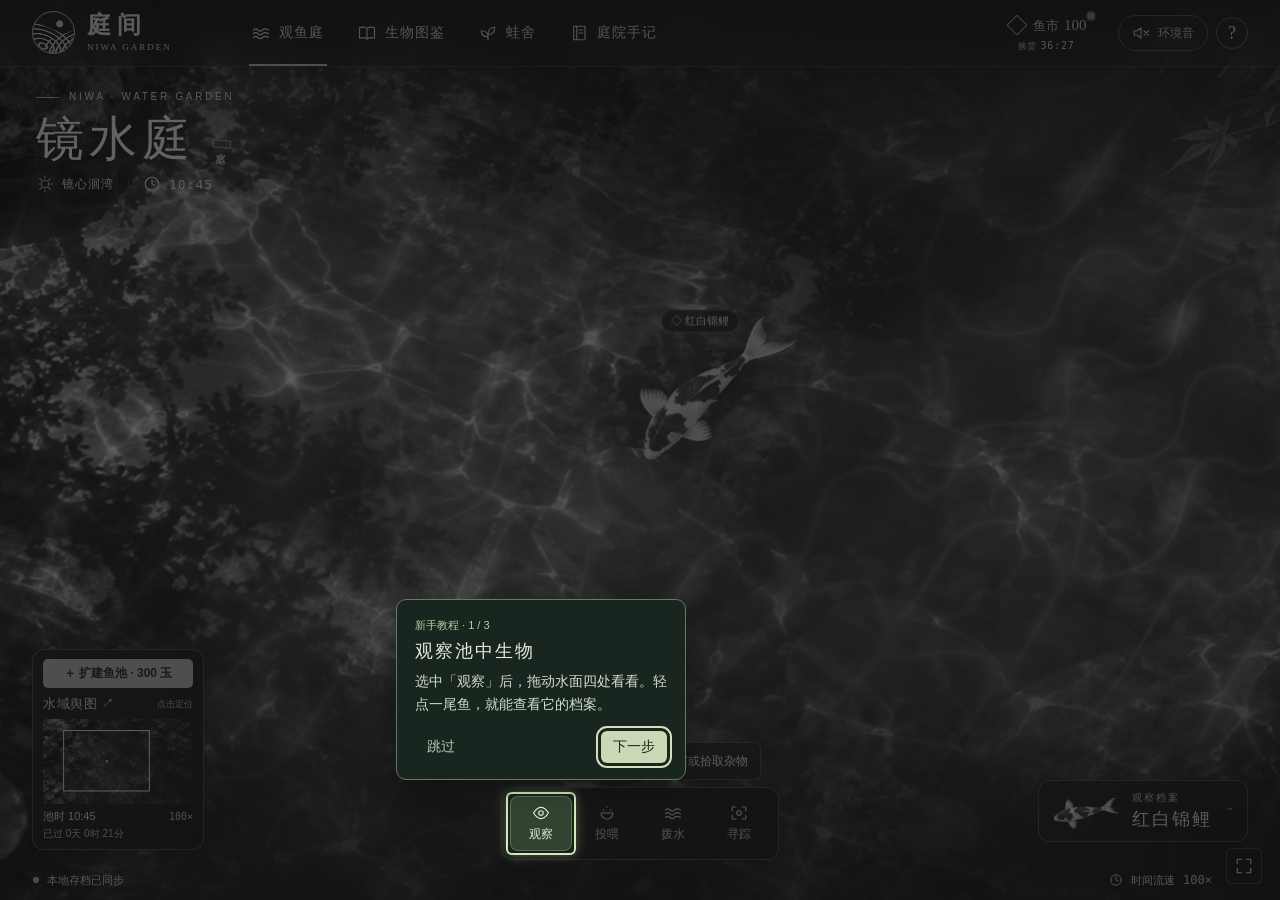
==== index.html @ 9c088c3c "让体型相近的巡游鱼偶尔结群并在遇障时散开" ====
<!doctype html>
<html lang="zh-CN"><head><meta charset="utf-8"><meta name="viewport" content="width=device-width,initial-scale=1"><meta name="theme-color" content="#101513"><title>庭间 · 镜水庭</title><link rel="stylesheet" href="style.css"></head><body>
<header><div class="header-inner"><div class="brand"><span class="crest" aria-hidden="true">波</span><div><strong>庭 间</strong><small>NIWA GARDEN</small></div></div>
<nav aria-label="主导航"><button id="home" class="active"><i data-i="wave"></i>观鱼庭</button><button id="atlas"><i data-i="book"></i>生物图鉴</button><button id="nursery"><i data-i="sprout"></i>蛙舍</button><button id="journal"><i data-i="journal"></i>庭院手记</button></nav><button id="market" class="market"><span>◇</span> 鱼市 <b id="wallet"></b><small id="marketTime" title="距下批到货"></small><em id="marketDot" hidden aria-label="有未查看的新货"></em></button><div class="header-actions"><button class="sound" id="sound" aria-pressed="false"><i data-i="mute"></i><span>环境音</span></button><button id="guideHelp" aria-label="重看新手教程" title="新手教程">?</button></div></div></header>
<main><section class="heading"><div><div class="overline"><span class="line"></span> NIWA · WATER GARDEN</div><h1>镜水庭 <span class="stamp">水庭</span></h1></div><div class="season"><i data-i="sun"></i><span><span id="region">荷岸浅滩</span></span><b></b><i data-i="clock"></i><span id="clock"></span></div></section>
<div class="layout"><div class="left"><section id="pond" aria-label="交互鱼池"><canvas id="water" tabindex="0" aria-label="拖动探索池塘，方向键移动视野"></canvas><div class="live glass"><em></em>池塘全景</div><button id="expand" class="glass" aria-label="全屏鱼池"><i data-i="expand"></i></button><div id="marker"></div><div id="hint" class="glass"><i data-i="pointer"></i><span>拖动游园 · 轻点生物观察</span></div></section>
<section class="tools"><div class="tool-title"><i data-i="tool"></i><h2>庭院工具</h2></div><div id="bait" hidden aria-label="饵料选择"><button data-bait="grain">鱼粮</button><button data-bait="algae">藻屑</button></div><div id="modes"><button data-mode="observe" class="chosen"><i data-i="eye"></i>观察</button><button data-mode="feed"><i data-i="feed"></i>投喂</button><button data-mode="ripple"><i data-i="wave"></i>拨水</button><button id="hunt"><i data-i="scan"></i>寻踪</button></div></section></div>
<aside hidden><button class="fold" aria-label="收起档案">收起 ↓</button><section class="card profile"><div class="card-head"><h2><i data-i="scan"></i>生物档案</h2><small id="serial"></small></div><div class="portrait"><div class="orbits"></div><span class="corner tl"></span><span class="corner br"></span><img id="portrait" alt="当前生物的外观"></div>
<div class="name-row"><div><h3 id="fishName"></h3><div id="breed"></div></div><button id="follow"><i data-i="star"></i><span>关注</span></button></div><div class="stats"><div><label>体长</label><strong id="length"></strong><small> cm</small></div><div><label>年龄</label><strong id="age"></strong><small> 天</small></div><div><label>性情</label><span id="nature"></span></div></div>
<div class="growth"><div><span><i data-i="sprout"></i>成长进度</span><span id="phase"></span></div><div class="bar"><b id="progress"></b></div></div><div class="foodstat"><label>饱食度 <span id="hunger"></span></label><div class="bar"><b id="foodbar"></b></div><small id="careInfo"></small><small id="life"></small><small id="family"></small><small id="traits"></small><small id="fieldHabit"></small><small id="incomeInfo"></small></div><div class="valuation"><span id="quality"></span><button id="releaseFish">放生 · 免费</button><button id="sell">出售</button></div></section>
<section class="card stock"><div class="card-head"><h2><i data-i="fish"></i>池中生物</h2><small id="count"></small></div><div id="fishList"></div><button id="buyMore">＋ 前往鱼市</button></section></aside></div>
<button id="inspect"><img alt="" id="peekImg"><span><small>观察档案</small><b id="peekName"></b></span><i>⌃</i></button><div id="mapBox"><button id="expandHabitat">＋ 扩建鱼池 · 300 玉</button><section id="zoneJumps" hidden><button data-zone="pond">镜水庭</button><button data-zone="reef">潮间礁池</button></section><div><button id="zones">水域舆图 ↗</button><span>点击定位</span></div><canvas id="map" aria-label="池塘地图"></canvas><div id="mapClock"><time></time><b>100×</b></div><small id="pondElapsed"></small><button id="visitorHint" hidden></button><button id="returnStory" hidden></button><button id="debrisHint" hidden></button></div><footer><span><em></em><span id="saved">本地存档已同步</span></span><span><i data-i="clock"></i>时间流速 <b>100×</b></span></footer></main>
<div id="huntHud" hidden><img alt="目标花纹"><div><small id="huntCounter"></small><strong id="huntTarget"></strong></div><b id="huntTimer"></b><button id="endHunt" aria-label="结束寻鲤">×</button></div><div id="notice" role="status" hidden></div><dialog><div class="card-head"><h2 id="modalTitle"></h2><button id="close" aria-label="关闭">×</button></div><div id="modalBody"></div></dialog>
<dialog id="guide" aria-labelledby="guideTitle" aria-describedby="guideText">
<div class="guide-shade"></div><div class="guide-ring"></div>
<section class="guide-card"><small id="guideCount"></small><h2 id="guideTitle"></h2><p id="guideText"></p>
<div class="guide-actions"><button id="guideSkip">跳过</button><button id="guideNext" autofocus>下一步</button></div></section>
</dialog>
<template id="gameScripts"><script src="assets/textures.js?v=6fa407b9c6662797"></script><script src="assets/specimens.js?v=943fa38179d6a2b0"></script><script src="js/species.js?v=321bf3d228482043"></script><script src="js/husbandry.js?v=048ca4a615554ba0"></script><script src="js/model.js?v=b5f37817105a7805"></script><script src="js/shallows.js?v=e0a661bfc5c57053"></script><script src="js/reefhabits.js?v=3b8e63bee470c9be"></script><script src="js/fieldnotes.js?v=961018129f511573"></script><script src="js/ui.js?v=99072eb7b5034371"></script><script src="js/market.js?v=4c13d55e26d60057"></script><script src="js/ecology.js?v=ce981d10cd8b72b5"></script><script src="js/water.js?v=eb608e7fd11e57cc"></script><script src="js/shoals.js?v=623fec4718c77e34"></script><script src="js/pond.js?v=ef49da7dd3576a30"></script><script src="js/pondlife.js?v=b3e8957a3b4a8a22"></script><script src="js/game.js?v=e23a7bd6f371afd7"></script><script src="js/guide.js?v=3981e55ce52843c4"></script></template><script src="js/boot.js?v=e82e9694995d0ca2"></script></body></html>
---- style.css ----
:root{color-scheme:dark;--bg:#101412;--card:#191e1b;--edge:#303831;--text:#e7e8df;--muted:#a2aaa0;--green:#b8cba5;--serif:"Noto Serif CJK SC","Songti SC","SimSun",serif}*{box-sizing:border-box}body{margin:0;background:radial-gradient(ellipse at 70% 30%,#18201a 0,transparent 56%),var(--bg);color:var(--text);font-family:Inter,"Microsoft YaHei","Noto Sans CJK SC",sans-serif;font-size:14px}button{font:inherit;color:inherit;cursor:pointer;border:0;background:none;transition:background .2s,border-color .2s,color .2s}button:hover{background:#303a32}button:focus-visible{outline:2px solid #d4dfbb;outline-offset:3px}button:active{transform:translateY(1px)}i{display:inline-flex;align-items:center;justify-content:center;font-style:normal;vertical-align:middle}svg{width:18px;height:18px;fill:none;stroke:currentColor;stroke-width:1.55;stroke-linecap:round;stroke-linejoin:round}header{border-bottom:1px solid var(--edge);background:#131815}.header-inner,main{width:min(calc(100% - 9vw),1550px);margin:auto}.header-inner{height:78px;display:flex;align-items:center;gap:clamp(30px,6vw,105px)}.brand{display:flex;gap:12px;align-items:center}.brand strong{font:600 24px/1.2 var(--serif)}.brand small{font:9px/1.8 Georgia;letter-spacing:2px;display:block;color:#b4bdab}.crest{width:43px;height:43px;border:1px solid #b3c6a4;border-radius:50%;font-size:0;position:relative;overflow:hidden;background:radial-gradient(circle at 65% 29%,#cbd5b7 0 3px,transparent 4px)}.crest:before,.crest:after{content:'';position:absolute;width:64px;height:38px;left:-22px;bottom:-12px;background:repeating-radial-gradient(ellipse at center,transparent 0 3px,#c1d2ac 4px 5px,transparent 6px 7px);transform:rotate(23deg)}.crest:after{left:15px;bottom:-14px;transform:rotate(-22deg)}nav{display:flex;height:100%;gap:28px}nav button{position:relative;color:var(--muted);display:flex;align-items:center;gap:9px;padding:0 3px;letter-spacing:1px}nav button.active{color:#d2dfc6}nav button.active:after{content:'';position:absolute;bottom:0;height:2px;background:var(--green);left:0;right:0}nav button:hover{background:transparent;color:white}.sound{margin-left:auto;border:1px solid var(--edge);border-radius:22px;padding:8px 13px;display:flex;align-items:center;gap:8px;color:#c2c8be;font-size:12px}.heading{display:flex;align-items:center;justify-content:space-between;padding:32px 0 25px}.overline{display:flex;gap:10px;align-items:center;color:var(--green);font:10px/1.2 Arial;letter-spacing:2.7px}.line{width:23px;height:1px;background:#a4b891}h1,h2,h3{margin:0;font-family:var(--serif)}h1{font-weight:500;font-size:clamp(32px,3vw,48px);letter-spacing:5px;line-height:1.5}.stamp{display:inline-block;writing-mode:vertical-rl;font:11px/1.2 var(--serif);letter-spacing:1px;border:1px solid #a86050;color:#cf8776;padding:2px;vertical-align:middle;transform:rotate(4deg)}.season,.season span{display:flex;align-items:center}.season{gap:8px;color:#bdc4b8;font-size:13px;letter-spacing:1px}.season i:first-child{color:#cfba82}.season b{width:1px;height:13px;background:var(--edge);margin:0 6px}#clock{font:13px monospace}.layout{display:grid;grid-template-columns:minmax(0,1fr) clamp(290px,24vw,374px);gap:20px}.left,aside{display:flex;flex-direction:column;gap:16px}#pond{flex:1;min-height:410px;position:relative;background:#183f37 url(assets/garden.webp) center/cover;overflow:hidden;isolation:isolate;border:1px solid #465347;border-radius:14px}#pond:after{content:'';position:absolute;inset:0;pointer-events:none;background:linear-gradient(0deg,#06180f44,transparent 18%,transparent 80%,#08191022);box-shadow:inset 0 0 50px #03191026}canvas{position:absolute;inset:0;width:100%;height:100%;touch-action:manipulation}.glass,#marker{position:absolute;display:flex;align-items:center;gap:8px;background:#101c17bb;border:1px solid #dce8dc38;backdrop-filter:blur(10px);border-radius:6px;z-index:1}.live{top:19px;left:18px;font-size:11px;padding:7px 11px;letter-spacing:1px}em{width:6px;height:6px;background:#a8c993;display:inline-block;border-radius:100%;box-shadow:0 0 8px #a1c19155}#expand{right:17px;top:17px;padding:8px}#hint{bottom:18px;left:18px;padding:9px 12px;font-size:12px;color:#e1e6dc}#marker{pointer-events:none;color:#f4f0dc;padding:3px 9px;font-size:11px;border-radius:14px;transform:translate(-50%,-50%)}.tools,.card{background:var(--card);border:1px solid var(--edge);border-radius:12px}.tools,.tool-title,#modes,.card-head,.card-head h2,.growth>div:first-child,.growth span,.name-row,#follow{display:flex;align-items:center}.tools{min-height:76px;justify-content:space-between;padding:14px 20px;gap:12px}.tool-title,.card-head h2{gap:10px}.tool-title>i,.card-head h2 i,.growth i{color:var(--green)}h2{font-size:18px;font-weight:500;letter-spacing:2px}#modes{gap:8px}#modes button,#follow{border:1px solid #3c473c;border-radius:7px;display:flex;align-items:center;justify-content:center;gap:8px;padding:9px 15px;font-size:13px;color:#cbd2c7}#modes button.chosen{color:#e3edd6;background:#364530;border-color:#647854}.card{padding:18px 20px}.card-head,.name-row,.growth>div:first-child{justify-content:space-between}.card-head small{font:10px monospace;color:#a4afa0;letter-spacing:1px}.portrait{position:relative;height:128px;margin:16px 0 12px;border-radius:7px;overflow:hidden;background:radial-gradient(ellipse at center,#334137,#252e27 64%,#232a24);display:grid;place-items:center}.orbits{position:absolute;width:150%;height:160%;background:repeating-radial-gradient(ellipse at 55% 48%,transparent 0 15px,#acbe9c17 16px,transparent 17px 23px);transform:rotate(-19deg)}.portrait img{position:relative;width:70%;max-height:115px;object-fit:contain;transform:rotate(-12deg);filter:drop-shadow(2px 8px 4px #0006)}.corner{position:absolute;width:9px;height:9px;border-color:#9cab9188;border-style:solid}.tl{left:9px;top:9px;border-width:1px 0 0 1px}.br{right:9px;bottom:9px;border-width:0 1px 1px 0}h3{font-size:28px;letter-spacing:4px;font-weight:500}#breed{font-size:12px;color:var(--muted);margin-top:3px;letter-spacing:1px}#follow{font-size:12px;padding:6px 10px}#follow.on{color:var(--green);background:#32402e}.stats{border-block:1px solid var(--edge);padding:13px 0;margin:16px 0;display:flex}.stats>div{flex:1}.stats>div+div{padding-left:14px;border-left:1px solid var(--edge)}label{display:block;color:var(--muted);font-size:11px;margin-bottom:4px}.stats strong{font:22px Georgia}.stats small{color:var(--muted);font-size:10px}#nature{font-size:14px}.growth{font-size:12px}.growth span{gap:6px}.growth span+span{color:var(--green);font-size:11px}.bar{height:4px;border-radius:5px;background:#343e34;margin-top:9px}.bar b{display:block;height:100%;background:#a6c491;border-radius:inherit}#fishList{display:grid;grid-template-columns:repeat(3,1fr);gap:7px;margin-top:13px}.tile{position:relative;background:#212821;border:1px solid #354035;border-radius:7px;display:flex;align-items:center;flex-direction:column;padding:6px 3px 5px;gap:2px;font-size:11px;color:#bec7b9}.tile img{width:64px;height:26px;object-fit:contain;transform:rotate(-9deg)}.tile.selected{border-color:#869975;background:#313d30;color:#e5ecdb}.tile.fav:after{content:'★';position:absolute;top:2px;right:4px;font-size:9px;color:#d0b780}footer,footer>span{display:flex;gap:8px;align-items:center}footer{justify-content:space-between;color:#939f91;font-size:11px;margin:18px 2px 30px}footer b{color:var(--green);font:12px monospace}footer svg{width:14px}dialog{background:#1b231e;color:var(--text);border:1px solid #465344;border-radius:14px;width:min(480px,92vw);max-height:80vh;padding:22px}dialog::backdrop{background:#050b08aa;backdrop-filter:blur(5px)}#close{font-size:22px}.atlas-row{display:flex;align-items:center;gap:14px;text-align:left;width:100%;padding:12px 4px;border-bottom:1px solid var(--edge)}.atlas-row img{width:72px}.atlas-row small{display:block;color:var(--muted);margin-top:2px}.atlas-row span:last-child{margin-left:auto;color:var(--green);font-size:12px}.log{padding:12px 0;border-bottom:1px solid var(--edge);font-size:14px}.log small{display:block;color:var(--muted);margin-bottom:4px}#pond:fullscreen,#pond.expanded{width:100vw;height:100dvh;border-radius:0}#pond.expanded{position:fixed;inset:0;z-index:5}
@media(min-width:1500px){#pond{min-height:560px}.portrait{height:150px}}
@media(max-width:900px){.header-inner,main{width:94%}.layout{gap:12px;grid-template-columns:minmax(0,1fr) 270px}.card{padding:14px}.tools{flex-wrap:wrap;padding:12px}.tools h2{font-size:15px}#modes button{padding:8px 10px}.header-inner{gap:25px}nav{gap:15px}}
@media(max-width:700px){.header-inner{height:64px;gap:12px}.brand{gap:6px}.brand strong{font-size:17px}.brand small{font-size:6px;letter-spacing:1.2px}.crest{width:31px;height:31px}nav{gap:10px;margin-left:auto}nav button{font-size:12px;letter-spacing:0}nav i,.sound span{display:none}.sound{padding:7px;margin-left:0}.heading{padding:22px 0 14px}.overline{font-size:8px}.season{font-size:11px;gap:4px}.layout{display:flex;flex-direction:column}.left,aside{gap:10px}#pond{flex:auto;min-height:0;height:clamp(370px,57vh,550px)}.tools{min-height:57px}.card{padding:16px}.portrait{height:145px}.portrait img{width:62%}.tile img{width:80px;height:34px}.live,#hint{left:12px}#hint{bottom:12px}footer{margin-bottom:20px}}
[hidden]{display:none!important}.market{display:flex;gap:8px;align-items:center;margin-left:auto;color:#dac79e;font-size:13px}.market span{font-size:22px}.market b{font:15px Georgia}.header-inner .sound{margin-left:-4vw}.valuation{display:flex;align-items:center;justify-content:space-between;margin-top:13px;font-size:11px;color:#c6b992}.valuation button,.shop-row button,.sale-actions button,#buyMore{border:1px solid #52614d;border-radius:6px;padding:6px 11px;color:#d5e0c8;background:#273226;font-size:12px}button:disabled{cursor:default;opacity:.53}.shop-row button{margin-left:auto;white-space:nowrap}.market-info{font-size:15px;color:#d7c599}.market-help{font-size:12px;line-height:1.9;color:#acb6a9}.sale-portrait{display:grid;place-items:center;height:135px;margin:12px 0;background:radial-gradient(ellipse,#374a36,#242d25);border-radius:8px}.sale-portrait img{width:60%;max-height:115px;object-fit:contain}.sale-actions{display:flex;gap:10px;justify-content:flex-end}.sale-actions button:last-child{background:#4a5e40}.stock #buyMore{width:100%;margin-top:9px;padding:5px;background:transparent;color:#b6c8a9}#notice{position:fixed;bottom:24px;left:50%;transform:translateX(-50%);background:#263428;color:#e3ebdf;padding:11px 18px;border:1px solid #65745b;border-radius:8px;z-index:8;white-space:nowrap}.tools{flex:none}
@media(max-width:700px){.header-inner{gap:8px}.header-inner .sound{margin-left:0}.market{gap:2px;font-size:12px;padding:2px}.market span{display:none}.sound svg{width:14px}.shop-row{gap:6px}.shop-row img{width:52px}.brand small{font-size:5px}nav{gap:6px}nav button{font-size:11px}}
.tile.adult:before{content:'成';position:absolute;top:2px;left:4px;color:#d6be83;font-size:9px}#fishList{max-height:205px;overflow:auto;scrollbar-width:thin}
.portrait.lustre:after{content:'';position:absolute;inset:0;background:linear-gradient(115deg,transparent 28%,#efe1a81c 47%,#fff9ca33 50%,transparent 65%);transform:translateX(-110%);animation:lustre 6s infinite;pointer-events:none}@keyframes lustre{0%,55%{transform:translateX(-110%)}95%,100%{transform:translateX(110%)}}@media(prefers-reduced-motion:reduce){.portrait.lustre:after{animation:none}}
/* Pond camera and floating controls */
body{height:100dvh;overflow:hidden;background:#163f32}#pond,#pond.expanded{position:fixed;inset:0;width:100%;height:100dvh;border:0;border-radius:0;min-height:0;z-index:0}#water{touch-action:none;cursor:grab}#water:active{cursor:grabbing}#pond:after{background:linear-gradient(180deg,#08160fc7,transparent 29%,transparent 66%,#07130dbd);box-shadow:inset 0 0 140px #061b1433}header{position:relative;z-index:3;background:linear-gradient(180deg,#0a1716af,#13201c55);backdrop-filter:blur(16px);border-color:#c9d4c52c}.header-inner{width:calc(100% - 64px);height:66px}.brand small{color:#d8dfce}nav button{color:#cbd4c7}.sound,.market{border-color:#b2c2aa55}.heading{position:fixed;top:91px;left:36px;padding:0;z-index:1;display:block;pointer-events:none;color:#fffced;text-shadow:0 2px 12px #06170c}.overline{color:#e0e6ca}.heading h1{font-size:48px}.season{color:#eeeece;font-size:12px}.stamp{color:#ffd6b7;border-color:#dc9479;background:#8a362b77}.tools,#inspect,#mapBox,aside{position:fixed;z-index:2;background:linear-gradient(135deg,#16261de8,#0d1b17d9);border:1px solid #d4dec23f;box-shadow:0 8px 32px #00130938;backdrop-filter:blur(15px);border-radius:12px}#inspect small{color:#b9c9ad;font-size:10px;letter-spacing:2px}.tools{bottom:40px;left:50%;transform:translateX(-50%);padding:8px;min-height:0;flex-wrap:nowrap}.tools .tool-title{display:none}#modes{gap:4px}#modes button{flex-direction:column;gap:4px;border:1px solid transparent;padding:7px 18px;border-radius:8px;font-size:12px}#modes button.chosen{background:#53644680;border-color:#9cae8966}#hint{bottom:120px;left:50%;transform:translateX(-50%);background:#11211988;color:#eff4e4;white-space:nowrap;pointer-events:none}#expand{top:auto;bottom:16px;right:18px;z-index:2}.live{display:none}#inspect{right:32px;bottom:58px;display:flex;align-items:center;gap:14px;padding:10px 14px;min-width:170px;text-align:left}#inspect img{width:65px;height:38px;object-fit:contain;transform:rotate(-12deg)}#inspect span{display:grid;gap:2px}#inspect b{font:18px var(--serif);letter-spacing:2px}#inspect i{margin-left:auto;color:#c2cfba}aside{width:295px;right:32px;bottom:58px;padding:10px;gap:8px;max-height:calc(100dvh - 150px);overflow:auto;scrollbar-width:thin;z-index:4}aside .card{background:transparent;border:0;padding:5px 9px}aside .stock{border-top:1px solid var(--edge);padding-top:10px}.fold{align-self:flex-end;color:#b2c1af;font-size:11px}.portrait{height:91px;margin:8px 0}.portrait img{max-height:85px}.stats{margin:9px 0;padding:8px 0}#mapBox{bottom:50px;left:32px;width:172px;padding:9px 10px}#mapBox>div{display:flex;justify-content:space-between;margin-bottom:6px;font:13px var(--serif)}#mapBox span{align-self:center;color:#b7c6b0;font:9px sans-serif}#map{position:static;display:block;width:100%;height:auto;aspect-ratio:16/9;border-radius:5px;cursor:crosshair;touch-action:none}footer{position:fixed;pointer-events:none;bottom:11px;left:33px;right:68px;z-index:1;margin:0;color:#d9e2d4}#marker{white-space:nowrap;pointer-events:none}.nursery-list button,.primary-action{background:#354935;border:1px solid #586d51;border-radius:6px;padding:6px 12px;margin:4px;color:#e1e6d6}.nursery-list article{padding:8px 0;border-bottom:1px solid var(--edge)}.nursery-list small{display:block;color:#b5c1b0;margin:4px 0}.dialog-detail{font-size:14px;line-height:1.8;color:#cbd4c7}#notice{bottom:170px;max-width:90vw;white-space:normal;pointer-events:none}
@media(max-width:700px){.header-inner{height:54px;width:96%;gap:6px}.brand{gap:4px}.crest{width:25px;height:25px}.brand strong{font-size:14px}nav{gap:4px}.market{margin-left:auto}.heading{top:72px;left:15px}.heading h1{font-size:32px}.heading .overline{font-size:7px}.season{gap:3px;font-size:10px}#mapBox{left:12px;bottom:87px;width:102px;padding:6px}#mapBox>div{font-size:10px}#mapBox span{font-size:7px}.tools{bottom:12px}.tools #modes button{padding:5px 16px}.tools svg{width:16px}#hint{bottom:84px;left:50%;font-size:9px;padding:4px 6px}#hint i{display:none}#inspect{min-width:0;right:12px;bottom:113px;gap:4px;padding:7px}#inspect img{width:40px}#inspect b{font-size:14px}#inspect small{font-size:8px}aside{bottom:84px;right:12px;width:min(285px,91vw);max-height:calc(100dvh - 147px)}#expand{bottom:16px;right:10px}footer{display:none}}
.surface{position:absolute;inset:0;width:100%;height:100%;pointer-events:none}.air{z-index:0}
.tools{width:max-content}#modes button{white-space:nowrap}.surface{z-index:0}
@media(max-width:700px){#mapBox{bottom:96px}#hint{bottom:74px}}
#bait{position:absolute;bottom:calc(100% + 7px);left:50%;transform:translateX(-50%);border:1px solid #bcd6b458;border-radius:8px;padding:3px;display:flex;gap:3px;background:#14251ef0}#bait button{padding:5px 13px;white-space:nowrap;border-radius:5px;font-size:12px}#bait button[aria-pressed=true]{background:#4a6141;color:#e3eacb}
.foodstat{margin-top:11px}.foodstat label{display:flex;justify-content:space-between;font-size:11px}.foodstat .bar{margin:4px 0 7px}.foodstat .bar b{background:#c5ab73}.foodstat small{font-size:10px;color:#b9c5b2}#zones{font:inherit;color:#dee6d1;padding:0;letter-spacing:.5px}.market-summary{display:flex;justify-content:space-between;align-items:center;background:#253229;border:1px solid #40523f;border-radius:8px;margin:13px 0;padding:11px 13px;color:#bccab4;font-size:12px}.market-summary b{color:#e3d2a2;font-family:Georgia,serif;font-size:17px;margin-left:3px}.stall{display:grid;grid-template-columns:repeat(3,minmax(0,1fr));gap:9px}.lot{background:#242d26;border:1px solid #3e4b3d;border-radius:8px;padding:8px;overflow:hidden}.lot-image{height:55px;display:grid;place-items:center;background:radial-gradient(ellipse,#3a4939,transparent 75%)}.lot-image img{max-width:94%;max-height:50px;object-fit:contain;filter:drop-shadow(1px 3px 2px #10201499)}.lot h3{font-size:16px;letter-spacing:1px}.lot small,.habitat small,.atlas-entry small{color:#b0bdac;font-size:10px}.quote{display:flex;align-items:center;justify-content:space-between;margin:6px 0}.quote b{font:15px Georgia,serif;color:#dfcca0}.lot button,.habitat button,.atlas-entry button{border:1px solid #55694a;border-radius:5px;padding:5px 8px;background:#344532;font-size:12px}.lot button{width:100%}.atlas-entry,.habitat{display:flex;align-items:center;gap:10px;padding:10px 0;border-bottom:1px solid #364336;flex-wrap:wrap}.atlas-entry img{width:65px;height:32px;object-fit:contain}.atlas-entry div,.habitat div{flex:1}.atlas-entry small,.habitat small{display:block}.atlas-entry button{font-size:11px}.habitat>img{width:92px;height:63px;object-fit:cover;border-radius:6px}.habitat h3{font-size:18px;letter-spacing:1px}.undiscovered{padding:16px;text-align:center;color:#91a18a;margin-top:10px;border:1px dashed #42503e;border-radius:8px;font-size:12px}
@media(max-width:570px){.stall{grid-template-columns:repeat(2,minmax(0,1fr))}.lot-image{height:43px}.lot-image img{max-height:39px}.habitat>img{width:67px;height:52px}}
#market{position:relative;display:grid;grid-template-columns:auto auto auto;column-gap:5px;row-gap:0;line-height:1.15}
#marketTime{grid-column:1/-1;color:#d9d7b9;font:10px/1.3 monospace;letter-spacing:.8px}
#marketDot{position:absolute;right:-3px;top:0;width:8px;height:8px;border-radius:50%;background:#ed6c57;box-shadow:0 0 0 2px #25362a}
#expandHabitat{width:100%;background:#394832cf;border:1px solid #bac79872;border-radius:5px;margin-bottom:7px;padding:5px;color:#e4eccf;font-size:12px}
#mapBox #mapClock{font:11px/1.4 sans-serif;display:flex;align-items:center;margin:5px 0 0}#mapClock b{font:10px monospace;color:#bccea8}
#pondElapsed{font:10px/1.3 sans-serif;color:#b9c4b1;white-space:nowrap}
#family{display:block;margin-top:4px}.frog-photo{width:68px;height:48px;object-fit:contain;float:left;margin:0 10px 2px 0}.nursery-list article{display:flow-root}
@media(max-width:700px){#expandHabitat{font-size:10px;padding:4px 0}#mapBox{width:127px}#mapBox #mapClock,#pondElapsed{font-size:9px}#marketTime{font-size:9px}#market{grid-template-columns:auto auto}}
#debrisHint{display:block;width:100%;padding:4px 1px 0;margin-top:4px;border-top:1px solid #8091774f;color:#d8cfa4;font-size:10px;text-align:left}
#zoneJumps{display:flex;gap:3px;margin-bottom:7px}#zoneJumps button{font-size:11px;padding:5px 2px;flex:1;background:#26392c;border:1px solid #6c8064;border-radius:5px}#zoneJumps button[aria-pressed=true]{color:#213523;background:#b5c5a2}
#expandHabitat{background:#b9c9ab;color:#182c1e;font-weight:600}.trait-chip,#traits{color:#dbc68f}#traits{display:block;margin-top:4px}
@media(min-width:701px){#marketTime:before{content:'换货 ';font:9px sans-serif;color:#b5c5ac}}
dialog:has(.stall){width:min(660px,94vw);max-height:calc(100dvh - 32px);padding:clamp(14px,2.5vw,24px)}
.stall{gap:12px}
.lot{display:flex;flex-direction:column;min-width:0;padding:12px}
.lot-image{height:68px;margin-bottom:7px}
.lot-image img{max-height:60px}
.lot h3{font-size:17px;line-height:1.4;overflow-wrap:anywhere}
.lot-meta{display:block;margin-top:3px}
.lot-care{display:grid;gap:2px;margin:8px 0;color:#c7cbb9;font-size:11px;line-height:1.45}
.lot-traits{display:flex;flex-wrap:wrap;gap:3px 7px;margin-top:6px;color:#d8c491;font-size:11px}
.lot-traits span{white-space:nowrap}
.lot-order{margin-top:auto;padding-top:10px}
.lot .quote{margin:0 0 7px;min-height:22px}.lot button{min-height:33px}
.slot-actions{display:flex;flex-wrap:wrap;gap:8px;margin:12px 0}.slot-actions .primary-action{margin:0}
.secondary-action,.danger-action{padding:6px 12px;border:1px solid #50644e;border-radius:6px;color:#d6dfce;background:#29352b}
.danger-action{color:#efb7a9;border-color:#78544c;background:#392c28}
.slot-entry{display:flex;align-items:center;gap:14px;justify-content:space-between;padding:16px 0;border-bottom:1px solid #374339}
.slot-entry small{display:block;color:var(--muted);margin-top:4px}
.empty-slot{min-height:100dvh;display:grid;place-items:center;text-align:center}
@media(max-width:570px){.stall{gap:8px}.lot{padding:9px}.lot-image{height:49px}.lot-image img{max-height:46px}.lot h3{font-size:15px}.lot-traits{font-size:10px}.lot-order{padding-top:7px}}
#visitorHint,#returnStory{display:block;margin:6px 0 0;padding:6px 2px;width:100%;border-top:1px solid #61735c;color:#e4c98c;font-size:11px;line-height:1.5;text-align:left}
#incomeInfo,#fieldHabit{display:block;margin-top:5px;line-height:1.55}#incomeInfo{color:#d5c49e}
.field-album{margin:12px 0;padding:10px;border:1px solid #455744;border-radius:8px}.field-album summary{cursor:pointer;color:#e0d2af}
.field-photos{display:grid;grid-template-columns:repeat(2,minmax(0,1fr));gap:10px;margin-top:10px}
.field-photos figure{margin:0}.field-photos img{display:block;width:100%;aspect-ratio:3/2;object-fit:cover;border-radius:5px}
.field-photos figcaption{margin-top:4px;font-size:12px}.field-photos small{display:block;color:#b3c1ac;font-size:10px}

#huntHud{position:fixed;right:32px;top:91px;z-index:3;display:flex;align-items:center;gap:10px;background:#14251ee8;backdrop-filter:blur(12px);padding:10px;border:1px solid #bfcca658;border-radius:10px}#huntHud img{width:63px;height:33px;object-fit:contain}#huntHud small,#huntHud strong{display:block}#huntHud small{font-size:10px;color:var(--green)}#huntHud strong{font:15px var(--serif)}#huntTimer{font:18px Georgia;color:#decb9b}#huntHud button{padding:3px}
@media(max-width:700px){#huntHud{right:10px;top:68px;gap:5px;padding:6px}#huntHud img{width:33px}#huntHud strong{font-size:12px}}
.header-actions{display:flex;align-items:center;gap:8px;margin-left:-4vw}
.header-actions .sound{margin-left:0}
#guideHelp{width:32px;height:32px;flex:none;border:1px solid #b2c2aa66;border-radius:50%;font:18px Georgia,serif;color:#e0e8d6}
#guide{position:fixed;inset:0;width:100%;height:100%;max-width:none;max-height:none;margin:0;padding:0;border:0;border-radius:0;background:transparent;overflow:hidden}
#guide::backdrop{background:transparent;backdrop-filter:none}
.guide-shade,.guide-ring,.guide-card{position:absolute}
.guide-shade{inset:0;background:#101010a6;backdrop-filter:grayscale(1);clip-path:polygon(0 0,100% 0,100% 100%,0 100%,0 0,var(--left) var(--top),var(--left) var(--bottom),var(--right) var(--bottom),var(--right) var(--top),var(--left) var(--top))}
.guide-ring{left:var(--left);top:var(--top);right:calc(100% - var(--right));bottom:calc(100% - var(--bottom));border:2px solid #d7e7b9;border-radius:6px;box-shadow:0 0 12px #bacc9366}
.guide-card{width:min(290px,calc(100% - 16px));padding:16px 18px;background:#19261f;border:1px solid #68795f;border-radius:10px;box-shadow:0 8px 28px #0005}
.guide-card small{font-size:11px;color:var(--green)}.guide-card h2{margin-top:6px}.guide-card p{margin:7px 0 15px;line-height:1.65;color:#d3dccd}
.guide-actions{display:flex;justify-content:space-between;align-items:center}.guide-actions button{padding:7px 12px;border-radius:6px}
#guideSkip{color:#bdc8b8}#guideNext{background:#c9d9b6;color:#18251a}
@media(max-width:700px){.header-actions{margin-left:0;gap:4px}#guideHelp{width:28px;height:28px}}
@media(max-width:480px){.header-inner .crest{display:none}nav button i{display:none}.header-inner nav button{white-space:nowrap;padding-inline:1px}}
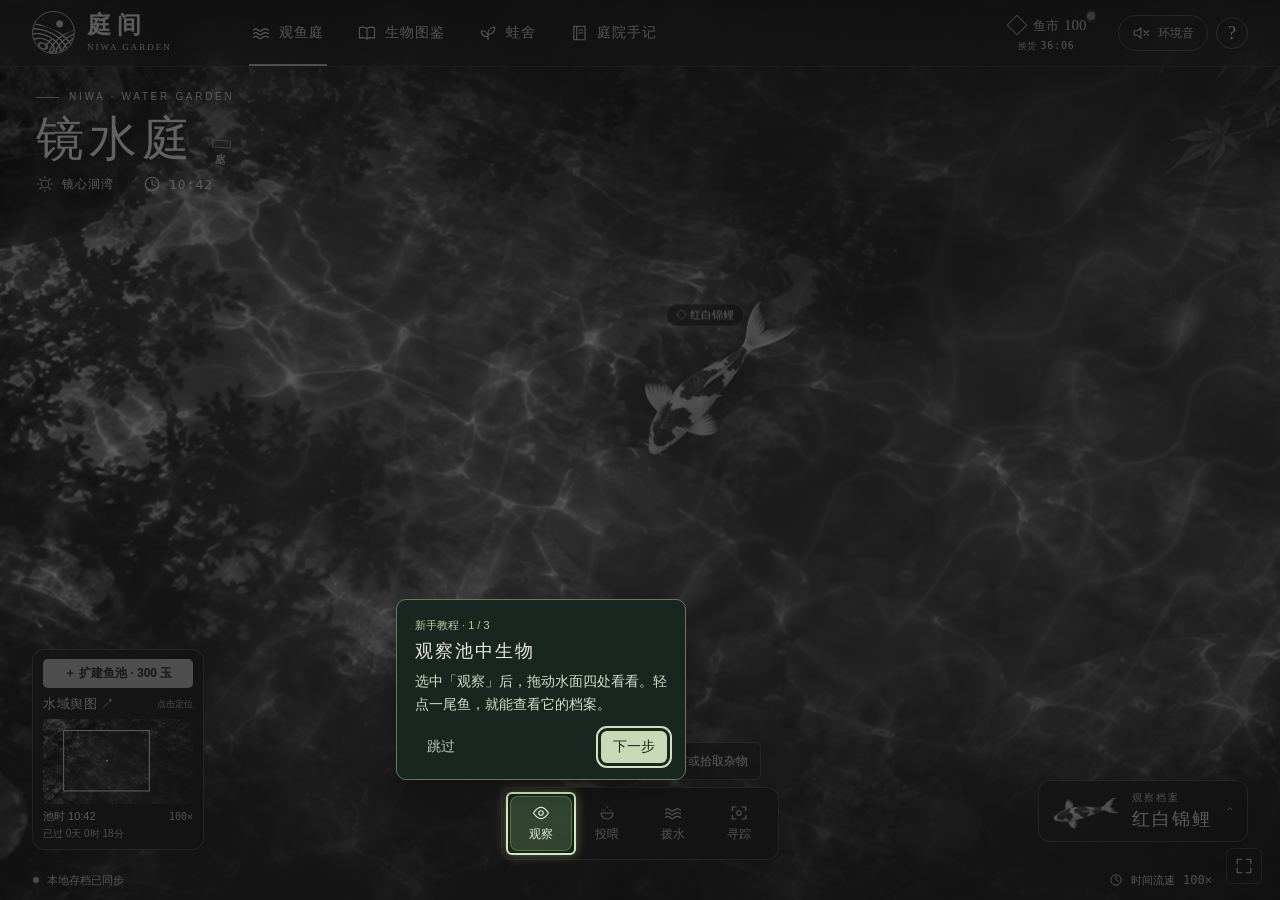
==== commit f857472e: "让未结群的鱼绕过石头并离开被占用的停栖点" ====
--- a/index.html
+++ b/index.html
@@ -16,4 +16,4 @@
 <section class="guide-card"><small id="guideCount"></small><h2 id="guideTitle"></h2><p id="guideText"></p>
 <div class="guide-actions"><button id="guideSkip">跳过</button><button id="guideNext" autofocus>下一步</button></div></section>
 </dialog>
-<template id="gameScripts"><script src="assets/textures.js?v=6fa407b9c6662797"></script><script src="assets/specimens.js?v=943fa38179d6a2b0"></script><script src="js/species.js?v=321bf3d228482043"></script><script src="js/husbandry.js?v=048ca4a615554ba0"></script><script src="js/model.js?v=b5f37817105a7805"></script><script src="js/shallows.js?v=e0a661bfc5c57053"></script><script src="js/reefhabits.js?v=3b8e63bee470c9be"></script><script src="js/fieldnotes.js?v=961018129f511573"></script><script src="js/ui.js?v=99072eb7b5034371"></script><script src="js/market.js?v=4c13d55e26d60057"></script><script src="js/ecology.js?v=ce981d10cd8b72b5"></script><script src="js/water.js?v=eb608e7fd11e57cc"></script><script src="js/shoals.js?v=623fec4718c77e34"></script><script src="js/pond.js?v=ef49da7dd3576a30"></script><script src="js/pondlife.js?v=b3e8957a3b4a8a22"></script><script src="js/game.js?v=e23a7bd6f371afd7"></script><script src="js/guide.js?v=3981e55ce52843c4"></script></template><script src="js/boot.js?v=e82e9694995d0ca2"></script></body></html>
+<template id="gameScripts"><script src="assets/textures.js?v=6fa407b9c6662797"></script><script src="assets/specimens.js?v=943fa38179d6a2b0"></script><script src="js/species.js?v=321bf3d228482043"></script><script src="js/husbandry.js?v=048ca4a615554ba0"></script><script src="js/model.js?v=b5f37817105a7805"></script><script src="js/shallows.js?v=e0a661bfc5c57053"></script><script src="js/reefhabits.js?v=3b8e63bee470c9be"></script><script src="js/fieldnotes.js?v=961018129f511573"></script><script src="js/ui.js?v=99072eb7b5034371"></script><script src="js/market.js?v=4c13d55e26d60057"></script><script src="js/ecology.js?v=ce981d10cd8b72b5"></script><script src="js/water.js?v=eb608e7fd11e57cc"></script><script src="js/shoals.js?v=f62766dfcb39a90d"></script><script src="js/pond.js?v=c2e0902f1f37daac"></script><script src="js/pondlife.js?v=b3e8957a3b4a8a22"></script><script src="js/game.js?v=e23a7bd6f371afd7"></script><script src="js/guide.js?v=3981e55ce52843c4"></script></template><script src="js/boot.js?v=e82e9694995d0ca2"></script></body></html>
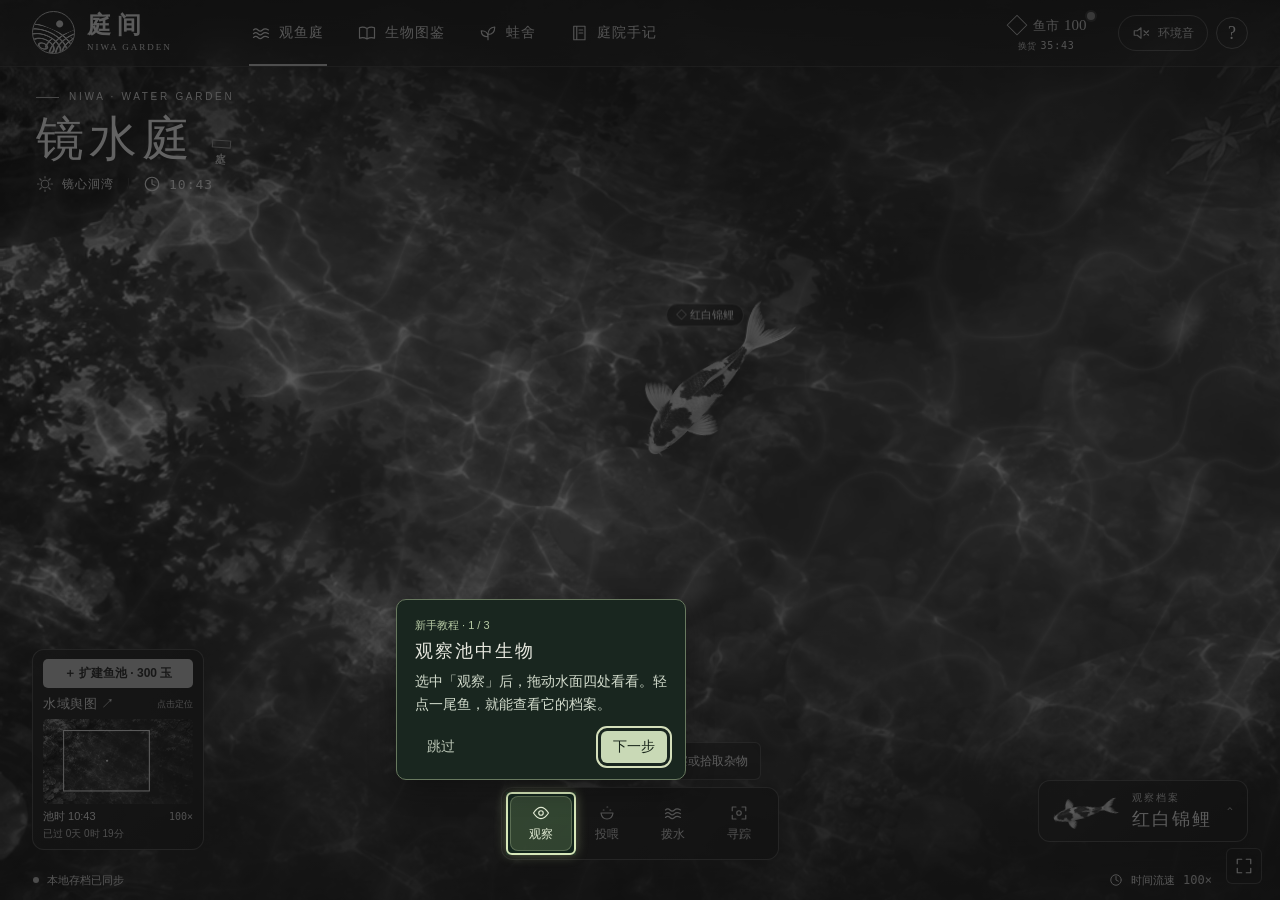
==== commit 05f2ced8: "按整条鱼身避开沉木和岸石并保持绕行方向" ====
--- a/index.html
+++ b/index.html
@@ -16,4 +16,4 @@
 <section class="guide-card"><small id="guideCount"></small><h2 id="guideTitle"></h2><p id="guideText"></p>
 <div class="guide-actions"><button id="guideSkip">跳过</button><button id="guideNext" autofocus>下一步</button></div></section>
 </dialog>
-<template id="gameScripts"><script src="assets/textures.js?v=6fa407b9c6662797"></script><script src="assets/specimens.js?v=943fa38179d6a2b0"></script><script src="js/species.js?v=321bf3d228482043"></script><script src="js/husbandry.js?v=048ca4a615554ba0"></script><script src="js/model.js?v=b5f37817105a7805"></script><script src="js/shallows.js?v=e0a661bfc5c57053"></script><script src="js/reefhabits.js?v=3b8e63bee470c9be"></script><script src="js/fieldnotes.js?v=961018129f511573"></script><script src="js/ui.js?v=99072eb7b5034371"></script><script src="js/market.js?v=4c13d55e26d60057"></script><script src="js/ecology.js?v=ce981d10cd8b72b5"></script><script src="js/water.js?v=eb608e7fd11e57cc"></script><script src="js/shoals.js?v=f62766dfcb39a90d"></script><script src="js/pond.js?v=c2e0902f1f37daac"></script><script src="js/pondlife.js?v=b3e8957a3b4a8a22"></script><script src="js/game.js?v=e23a7bd6f371afd7"></script><script src="js/guide.js?v=3981e55ce52843c4"></script></template><script src="js/boot.js?v=e82e9694995d0ca2"></script></body></html>
+<template id="gameScripts"><script src="assets/textures.js?v=6fa407b9c6662797"></script><script src="assets/specimens.js?v=943fa38179d6a2b0"></script><script src="js/species.js?v=321bf3d228482043"></script><script src="js/husbandry.js?v=048ca4a615554ba0"></script><script src="js/model.js?v=b5f37817105a7805"></script><script src="js/shallows.js?v=198df2fa37beb9b2"></script><script src="js/reefhabits.js?v=3b8e63bee470c9be"></script><script src="js/fieldnotes.js?v=961018129f511573"></script><script src="js/ui.js?v=99072eb7b5034371"></script><script src="js/market.js?v=4c13d55e26d60057"></script><script src="js/ecology.js?v=ce981d10cd8b72b5"></script><script src="js/water.js?v=eb608e7fd11e57cc"></script><script src="js/shoals.js?v=5529e127506f738b"></script><script src="js/pond.js?v=a794c8a3d3918f45"></script><script src="js/pondlife.js?v=b3e8957a3b4a8a22"></script><script src="js/game.js?v=e23a7bd6f371afd7"></script><script src="js/guide.js?v=3981e55ce52843c4"></script></template><script src="js/boot.js?v=e82e9694995d0ca2"></script></body></html>
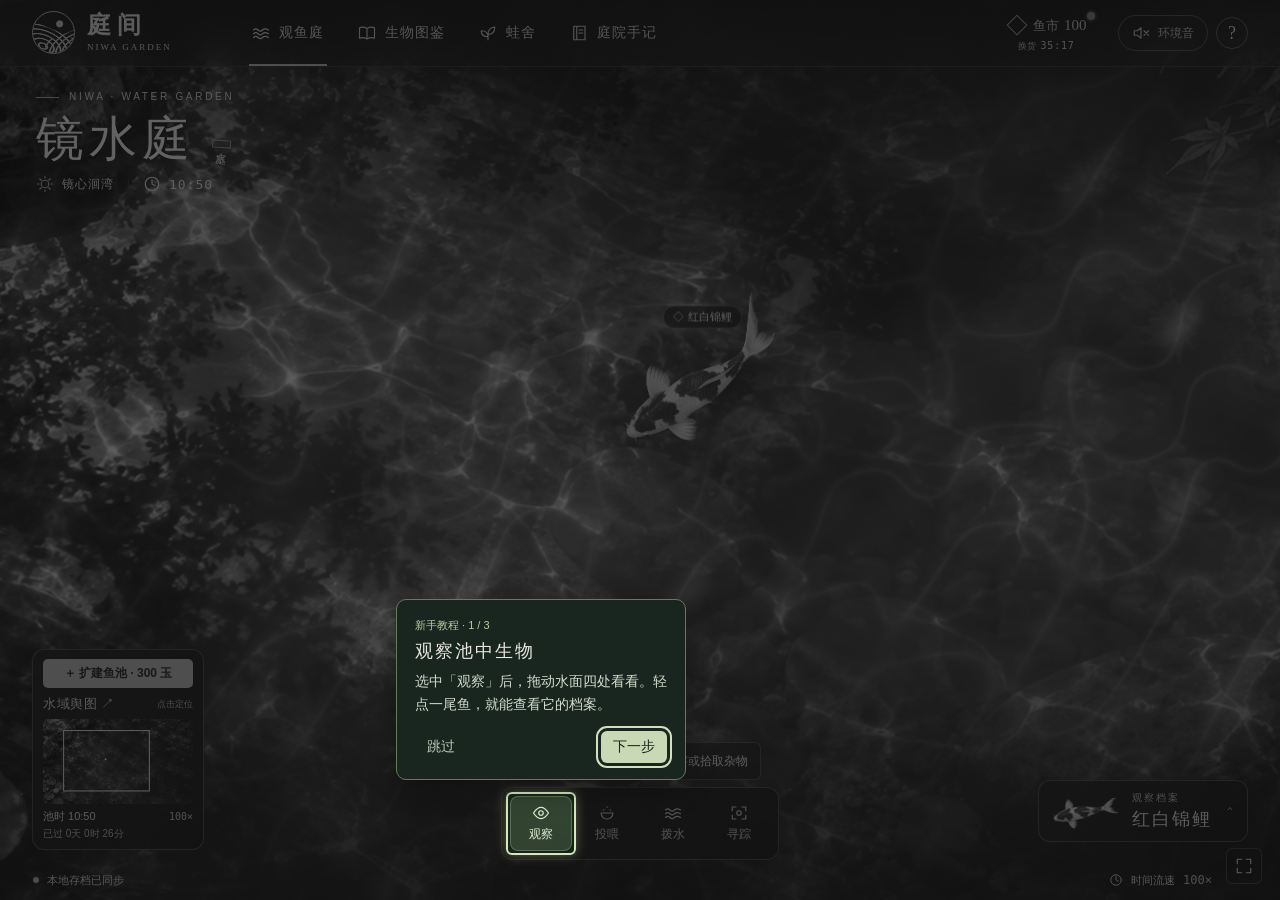
==== commit 77ae7a8f: "修复库利泥鳅回石缝时穿过石面的碰撞豁免" ====
--- a/index.html
+++ b/index.html
@@ -16,4 +16,4 @@
 <section class="guide-card"><small id="guideCount"></small><h2 id="guideTitle"></h2><p id="guideText"></p>
 <div class="guide-actions"><button id="guideSkip">跳过</button><button id="guideNext" autofocus>下一步</button></div></section>
 </dialog>
-<template id="gameScripts"><script src="assets/textures.js?v=6fa407b9c6662797"></script><script src="assets/specimens.js?v=943fa38179d6a2b0"></script><script src="js/species.js?v=321bf3d228482043"></script><script src="js/husbandry.js?v=048ca4a615554ba0"></script><script src="js/model.js?v=b5f37817105a7805"></script><script src="js/shallows.js?v=198df2fa37beb9b2"></script><script src="js/reefhabits.js?v=3b8e63bee470c9be"></script><script src="js/fieldnotes.js?v=961018129f511573"></script><script src="js/ui.js?v=99072eb7b5034371"></script><script src="js/market.js?v=4c13d55e26d60057"></script><script src="js/ecology.js?v=ce981d10cd8b72b5"></script><script src="js/water.js?v=eb608e7fd11e57cc"></script><script src="js/shoals.js?v=5529e127506f738b"></script><script src="js/pond.js?v=a794c8a3d3918f45"></script><script src="js/pondlife.js?v=b3e8957a3b4a8a22"></script><script src="js/game.js?v=e23a7bd6f371afd7"></script><script src="js/guide.js?v=3981e55ce52843c4"></script></template><script src="js/boot.js?v=e82e9694995d0ca2"></script></body></html>
+<template id="gameScripts"><script src="assets/textures.js?v=6fa407b9c6662797"></script><script src="assets/specimens.js?v=943fa38179d6a2b0"></script><script src="js/species.js?v=321bf3d228482043"></script><script src="js/husbandry.js?v=048ca4a615554ba0"></script><script src="js/model.js?v=b5f37817105a7805"></script><script src="js/shallows.js?v=8ea950d22aedcf58"></script><script src="js/reefhabits.js?v=3b8e63bee470c9be"></script><script src="js/fieldnotes.js?v=961018129f511573"></script><script src="js/ui.js?v=99072eb7b5034371"></script><script src="js/market.js?v=4c13d55e26d60057"></script><script src="js/ecology.js?v=ce981d10cd8b72b5"></script><script src="js/water.js?v=eb608e7fd11e57cc"></script><script src="js/shoals.js?v=cd035ad5da71eb4f"></script><script src="js/pond.js?v=e2688ec8852c3043"></script><script src="js/pondlife.js?v=b3e8957a3b4a8a22"></script><script src="js/game.js?v=e23a7bd6f371afd7"></script><script src="js/guide.js?v=3981e55ce52843c4"></script></template><script src="js/boot.js?v=e82e9694995d0ca2"></script></body></html>
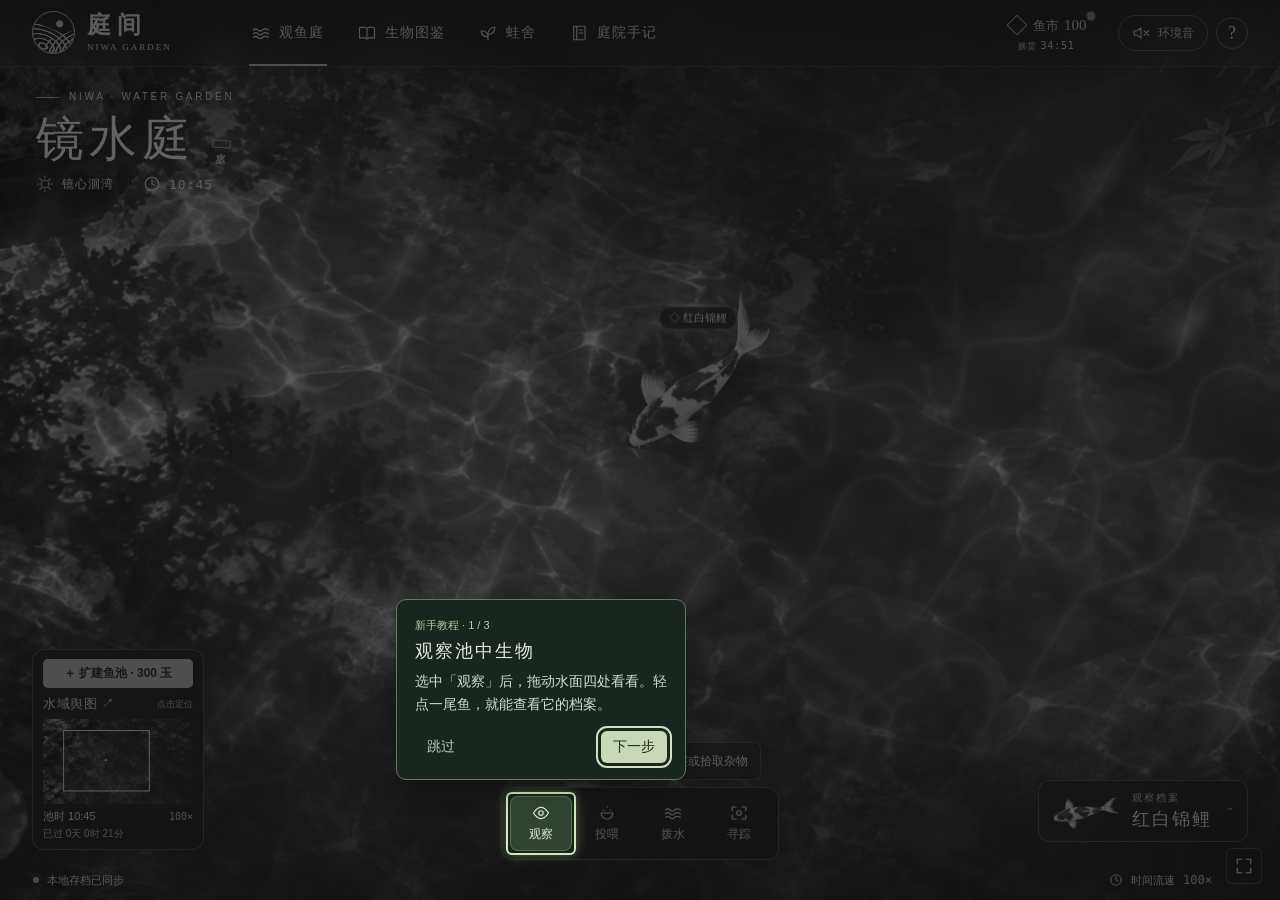
==== commit c027b39e: "扩充双池至各 35 种可饲养生物并加入物种专属行为" ====
--- a/index.html
+++ b/index.html
@@ -16,4 +16,4 @@
 <section class="guide-card"><small id="guideCount"></small><h2 id="guideTitle"></h2><p id="guideText"></p>
 <div class="guide-actions"><button id="guideSkip">跳过</button><button id="guideNext" autofocus>下一步</button></div></section>
 </dialog>
-<template id="gameScripts"><script src="assets/textures.js?v=6fa407b9c6662797"></script><script src="assets/specimens.js?v=943fa38179d6a2b0"></script><script src="js/species.js?v=321bf3d228482043"></script><script src="js/husbandry.js?v=048ca4a615554ba0"></script><script src="js/model.js?v=b5f37817105a7805"></script><script src="js/shallows.js?v=8ea950d22aedcf58"></script><script src="js/reefhabits.js?v=3b8e63bee470c9be"></script><script src="js/fieldnotes.js?v=961018129f511573"></script><script src="js/ui.js?v=99072eb7b5034371"></script><script src="js/market.js?v=4c13d55e26d60057"></script><script src="js/ecology.js?v=ce981d10cd8b72b5"></script><script src="js/water.js?v=eb608e7fd11e57cc"></script><script src="js/shoals.js?v=cd035ad5da71eb4f"></script><script src="js/pond.js?v=e2688ec8852c3043"></script><script src="js/pondlife.js?v=b3e8957a3b4a8a22"></script><script src="js/game.js?v=e23a7bd6f371afd7"></script><script src="js/guide.js?v=3981e55ce52843c4"></script></template><script src="js/boot.js?v=e82e9694995d0ca2"></script></body></html>
+<template id="gameScripts"><script src="assets/textures.js?v=6fa407b9c6662797"></script><script src="assets/specimens.js?v=87bda378d62f159f"></script><script src="js/species.js?v=f1444b1675347376"></script><script src="js/husbandry.js?v=53d41dc75e833254"></script><script src="js/model.js?v=f0b38b1694926bc0"></script><script src="js/shallows.js?v=385024a07d8623d3"></script><script src="js/reefhabits.js?v=bac75f32d95dda31"></script><script src="js/fieldnotes.js?v=961018129f511573"></script><script src="js/ui.js?v=99072eb7b5034371"></script><script src="js/market.js?v=3828dfa720ccb467"></script><script src="js/ecology.js?v=ce981d10cd8b72b5"></script><script src="js/water.js?v=eb608e7fd11e57cc"></script><script src="js/shoals.js?v=5b0708e9efac82c6"></script><script src="js/pond.js?v=7a5fb3412d7455b4"></script><script src="js/pondlife.js?v=b3e8957a3b4a8a22"></script><script src="js/game.js?v=e23a7bd6f371afd7"></script><script src="js/guide.js?v=3981e55ce52843c4"></script></template><script src="js/boot.js?v=e82e9694995d0ca2"></script></body></html>
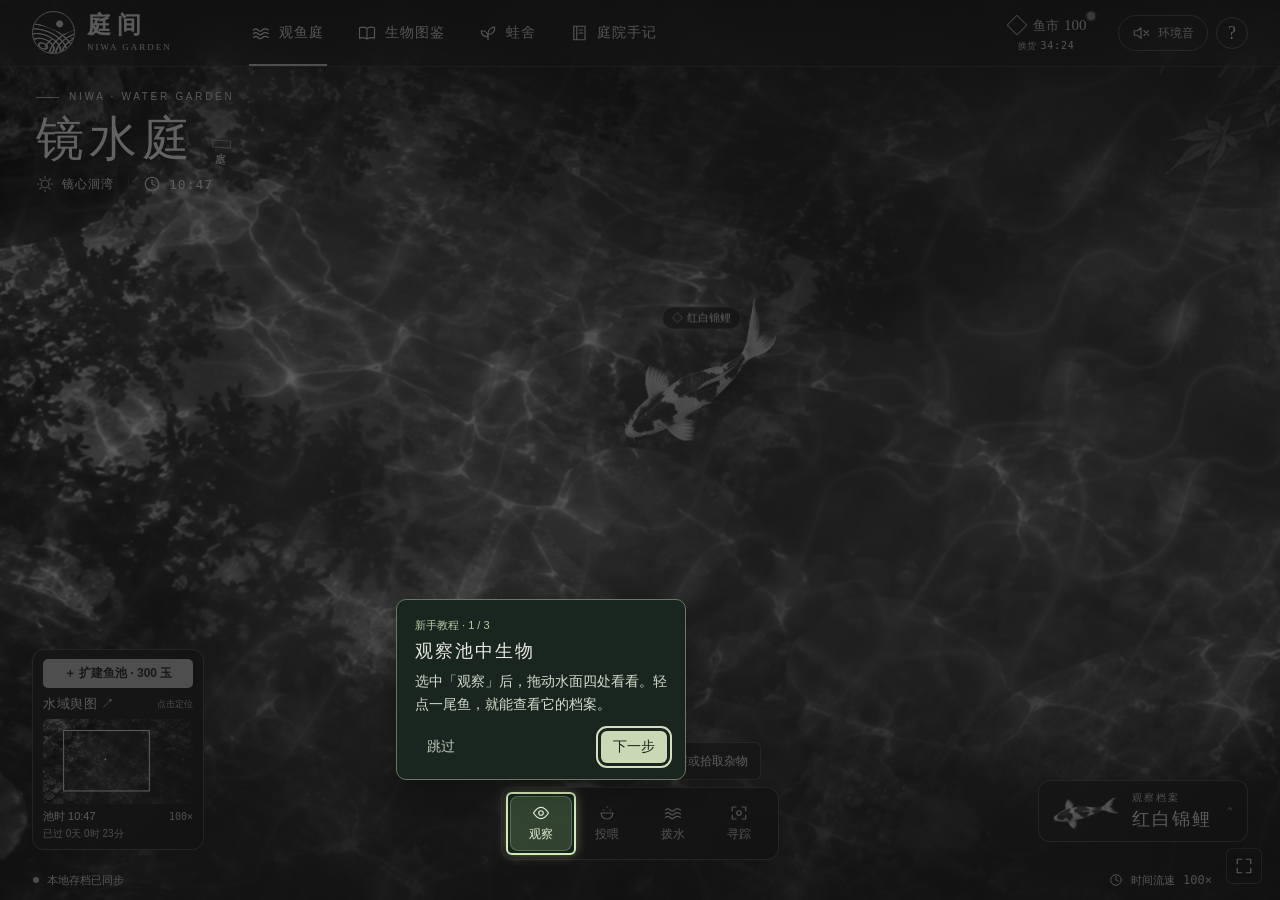
==== commit 7dad63d0: "修复大体型鱼回游时反复切换方向导致的卡顿" ====
--- a/index.html
+++ b/index.html
@@ -16,4 +16,4 @@
 <section class="guide-card"><small id="guideCount"></small><h2 id="guideTitle"></h2><p id="guideText"></p>
 <div class="guide-actions"><button id="guideSkip">跳过</button><button id="guideNext" autofocus>下一步</button></div></section>
 </dialog>
-<template id="gameScripts"><script src="assets/textures.js?v=6fa407b9c6662797"></script><script src="assets/specimens.js?v=87bda378d62f159f"></script><script src="js/species.js?v=f1444b1675347376"></script><script src="js/husbandry.js?v=53d41dc75e833254"></script><script src="js/model.js?v=f0b38b1694926bc0"></script><script src="js/shallows.js?v=385024a07d8623d3"></script><script src="js/reefhabits.js?v=bac75f32d95dda31"></script><script src="js/fieldnotes.js?v=961018129f511573"></script><script src="js/ui.js?v=99072eb7b5034371"></script><script src="js/market.js?v=3828dfa720ccb467"></script><script src="js/ecology.js?v=ce981d10cd8b72b5"></script><script src="js/water.js?v=eb608e7fd11e57cc"></script><script src="js/shoals.js?v=5b0708e9efac82c6"></script><script src="js/pond.js?v=7a5fb3412d7455b4"></script><script src="js/pondlife.js?v=b3e8957a3b4a8a22"></script><script src="js/game.js?v=e23a7bd6f371afd7"></script><script src="js/guide.js?v=3981e55ce52843c4"></script></template><script src="js/boot.js?v=e82e9694995d0ca2"></script></body></html>
+<template id="gameScripts"><script src="assets/textures.js?v=6fa407b9c6662797"></script><script src="assets/specimens.js?v=87bda378d62f159f"></script><script src="js/species.js?v=f1444b1675347376"></script><script src="js/husbandry.js?v=53d41dc75e833254"></script><script src="js/model.js?v=f0b38b1694926bc0"></script><script src="js/shallows.js?v=385024a07d8623d3"></script><script src="js/reefhabits.js?v=bac75f32d95dda31"></script><script src="js/fieldnotes.js?v=961018129f511573"></script><script src="js/ui.js?v=99072eb7b5034371"></script><script src="js/market.js?v=3828dfa720ccb467"></script><script src="js/ecology.js?v=ce981d10cd8b72b5"></script><script src="js/water.js?v=eb608e7fd11e57cc"></script><script src="js/shoals.js?v=5b0708e9efac82c6"></script><script src="js/pond.js?v=ef87669203000664"></script><script src="js/pondlife.js?v=b3e8957a3b4a8a22"></script><script src="js/game.js?v=e23a7bd6f371afd7"></script><script src="js/guide.js?v=3981e55ce52843c4"></script></template><script src="js/boot.js?v=e82e9694995d0ca2"></script></body></html>
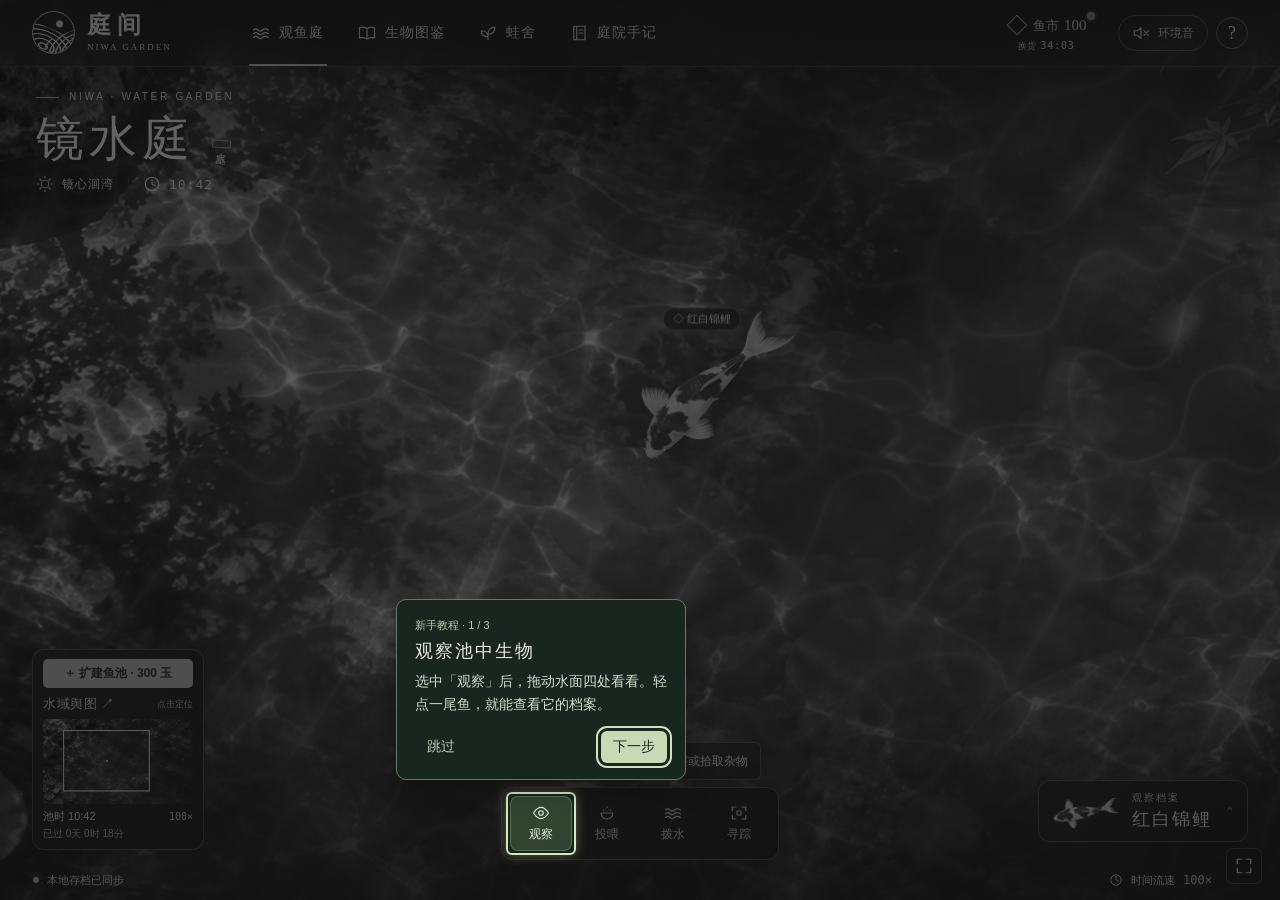
==== commit 925dcf86: "让赤蜻平稳直飞并在起飞前转向" ====
--- a/index.html
+++ b/index.html
@@ -16,4 +16,4 @@
 <section class="guide-card"><small id="guideCount"></small><h2 id="guideTitle"></h2><p id="guideText"></p>
 <div class="guide-actions"><button id="guideSkip">跳过</button><button id="guideNext" autofocus>下一步</button></div></section>
 </dialog>
-<template id="gameScripts"><script src="assets/textures.js?v=6fa407b9c6662797"></script><script src="assets/specimens.js?v=87bda378d62f159f"></script><script src="js/species.js?v=f1444b1675347376"></script><script src="js/husbandry.js?v=53d41dc75e833254"></script><script src="js/model.js?v=f0b38b1694926bc0"></script><script src="js/shallows.js?v=385024a07d8623d3"></script><script src="js/reefhabits.js?v=bac75f32d95dda31"></script><script src="js/fieldnotes.js?v=961018129f511573"></script><script src="js/ui.js?v=99072eb7b5034371"></script><script src="js/market.js?v=3828dfa720ccb467"></script><script src="js/ecology.js?v=ce981d10cd8b72b5"></script><script src="js/water.js?v=eb608e7fd11e57cc"></script><script src="js/shoals.js?v=5b0708e9efac82c6"></script><script src="js/pond.js?v=ef87669203000664"></script><script src="js/pondlife.js?v=b3e8957a3b4a8a22"></script><script src="js/game.js?v=e23a7bd6f371afd7"></script><script src="js/guide.js?v=3981e55ce52843c4"></script></template><script src="js/boot.js?v=e82e9694995d0ca2"></script></body></html>
+<template id="gameScripts"><script src="assets/textures.js?v=6fa407b9c6662797"></script><script src="assets/specimens.js?v=87bda378d62f159f"></script><script src="js/species.js?v=f1444b1675347376"></script><script src="js/husbandry.js?v=53d41dc75e833254"></script><script src="js/model.js?v=f0b38b1694926bc0"></script><script src="js/shallows.js?v=385024a07d8623d3"></script><script src="js/reefhabits.js?v=bac75f32d95dda31"></script><script src="js/fieldnotes.js?v=961018129f511573"></script><script src="js/ui.js?v=99072eb7b5034371"></script><script src="js/market.js?v=3828dfa720ccb467"></script><script src="js/ecology.js?v=f6a0d6811bd3279a"></script><script src="js/water.js?v=eb608e7fd11e57cc"></script><script src="js/shoals.js?v=5b0708e9efac82c6"></script><script src="js/pond.js?v=ef87669203000664"></script><script src="js/pondlife.js?v=b3e8957a3b4a8a22"></script><script src="js/game.js?v=e23a7bd6f371afd7"></script><script src="js/guide.js?v=3981e55ce52843c4"></script></template><script src="js/boot.js?v=e82e9694995d0ca2"></script></body></html>
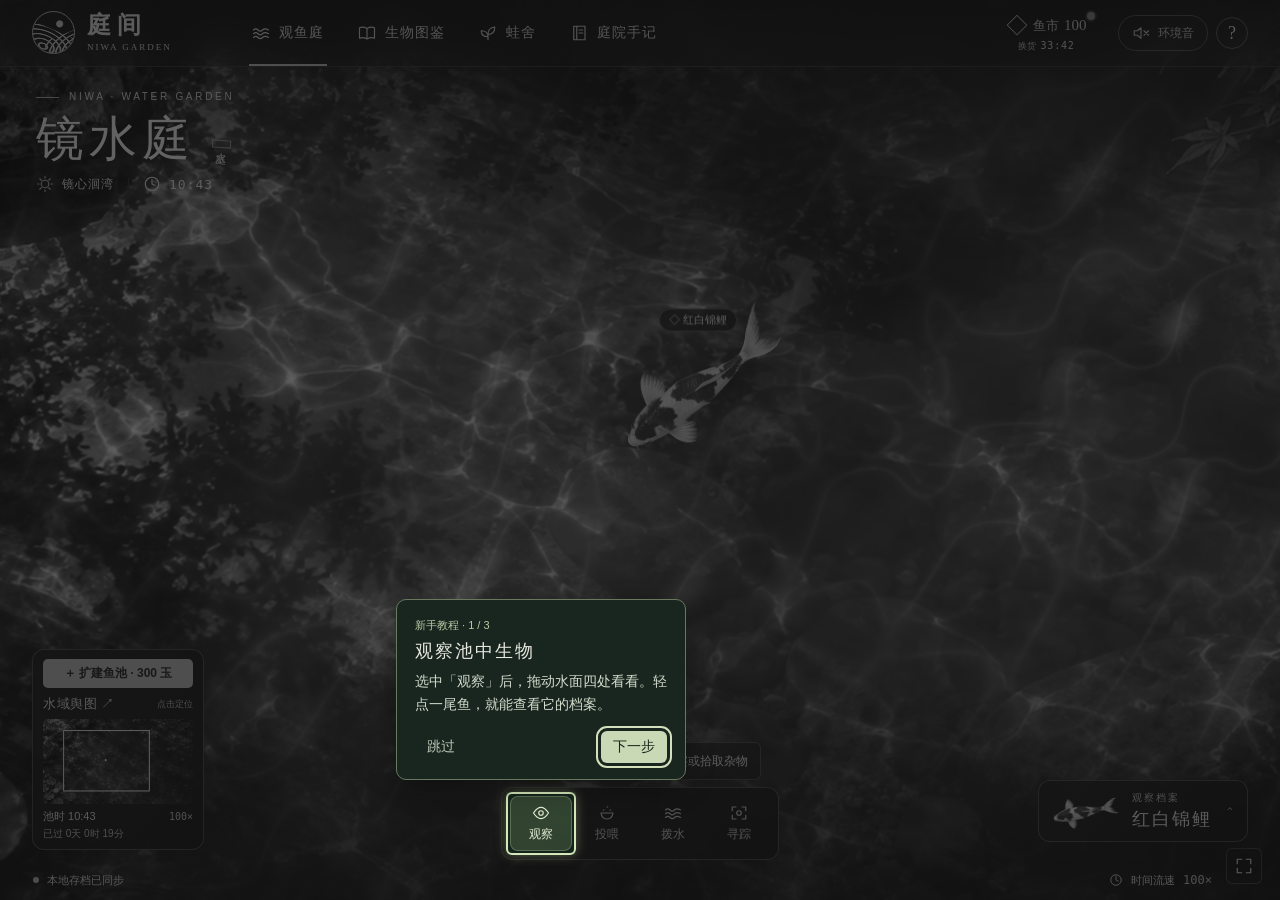
==== commit eb0db7a4: "让大鱼按体宽绕开岸石追饵并随鱼饵换位改道" ====
--- a/index.html
+++ b/index.html
@@ -16,4 +16,4 @@
 <section class="guide-card"><small id="guideCount"></small><h2 id="guideTitle"></h2><p id="guideText"></p>
 <div class="guide-actions"><button id="guideSkip">跳过</button><button id="guideNext" autofocus>下一步</button></div></section>
 </dialog>
-<template id="gameScripts"><script src="assets/textures.js?v=6fa407b9c6662797"></script><script src="assets/specimens.js?v=87bda378d62f159f"></script><script src="js/species.js?v=f1444b1675347376"></script><script src="js/husbandry.js?v=53d41dc75e833254"></script><script src="js/model.js?v=f0b38b1694926bc0"></script><script src="js/shallows.js?v=385024a07d8623d3"></script><script src="js/reefhabits.js?v=bac75f32d95dda31"></script><script src="js/fieldnotes.js?v=961018129f511573"></script><script src="js/ui.js?v=99072eb7b5034371"></script><script src="js/market.js?v=3828dfa720ccb467"></script><script src="js/ecology.js?v=f6a0d6811bd3279a"></script><script src="js/water.js?v=eb608e7fd11e57cc"></script><script src="js/shoals.js?v=5b0708e9efac82c6"></script><script src="js/pond.js?v=ef87669203000664"></script><script src="js/pondlife.js?v=b3e8957a3b4a8a22"></script><script src="js/game.js?v=e23a7bd6f371afd7"></script><script src="js/guide.js?v=3981e55ce52843c4"></script></template><script src="js/boot.js?v=e82e9694995d0ca2"></script></body></html>
+<template id="gameScripts"><script src="assets/textures.js?v=6fa407b9c6662797"></script><script src="assets/specimens.js?v=87bda378d62f159f"></script><script src="js/species.js?v=f1444b1675347376"></script><script src="js/husbandry.js?v=53d41dc75e833254"></script><script src="js/model.js?v=f0b38b1694926bc0"></script><script src="js/shallows.js?v=385024a07d8623d3"></script><script src="js/reefhabits.js?v=bac75f32d95dda31"></script><script src="js/fieldnotes.js?v=961018129f511573"></script><script src="js/ui.js?v=99072eb7b5034371"></script><script src="js/market.js?v=3828dfa720ccb467"></script><script src="js/ecology.js?v=f6a0d6811bd3279a"></script><script src="js/water.js?v=eb608e7fd11e57cc"></script><script src="js/shoals.js?v=48f1ac26892f8bbd"></script><script src="js/pond.js?v=8637c1ffcf933bd0"></script><script src="js/pondlife.js?v=b3e8957a3b4a8a22"></script><script src="js/game.js?v=e23a7bd6f371afd7"></script><script src="js/guide.js?v=3981e55ce52843c4"></script></template><script src="js/boot.js?v=e82e9694995d0ca2"></script></body></html>
